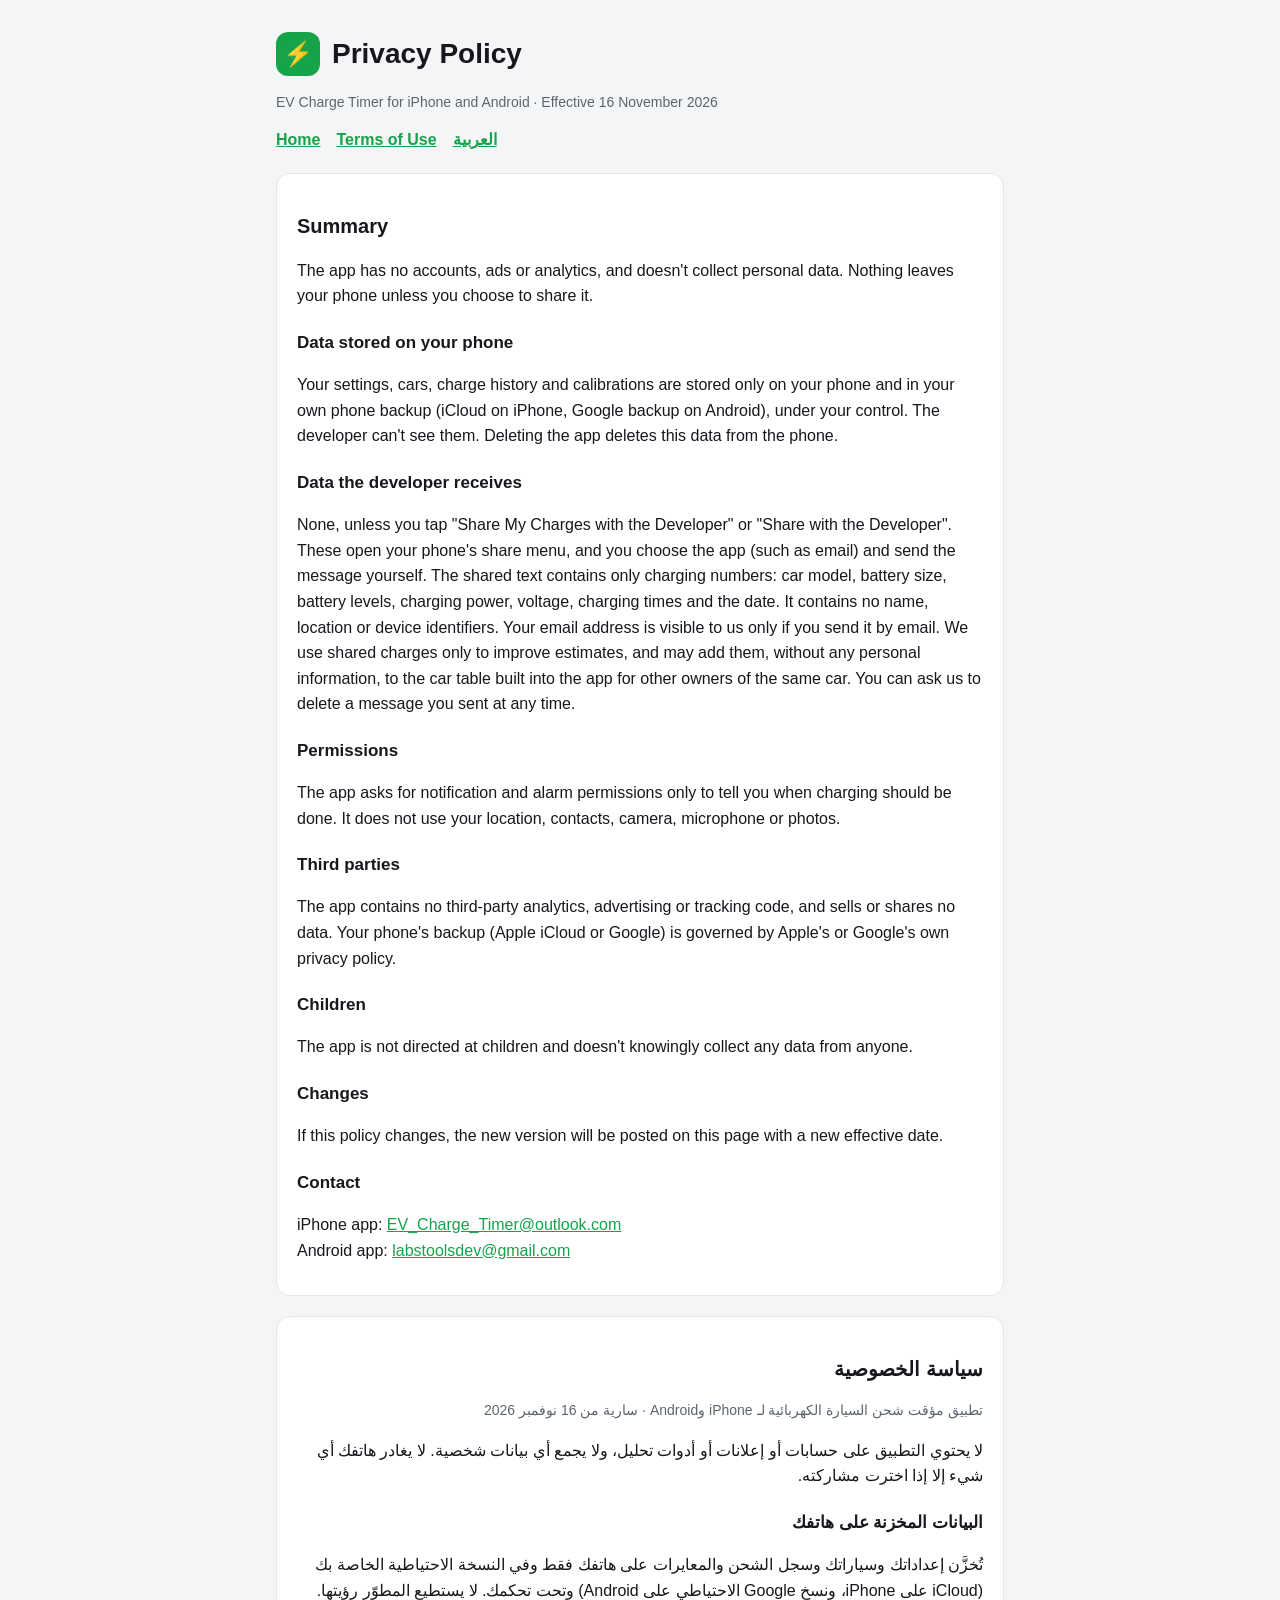
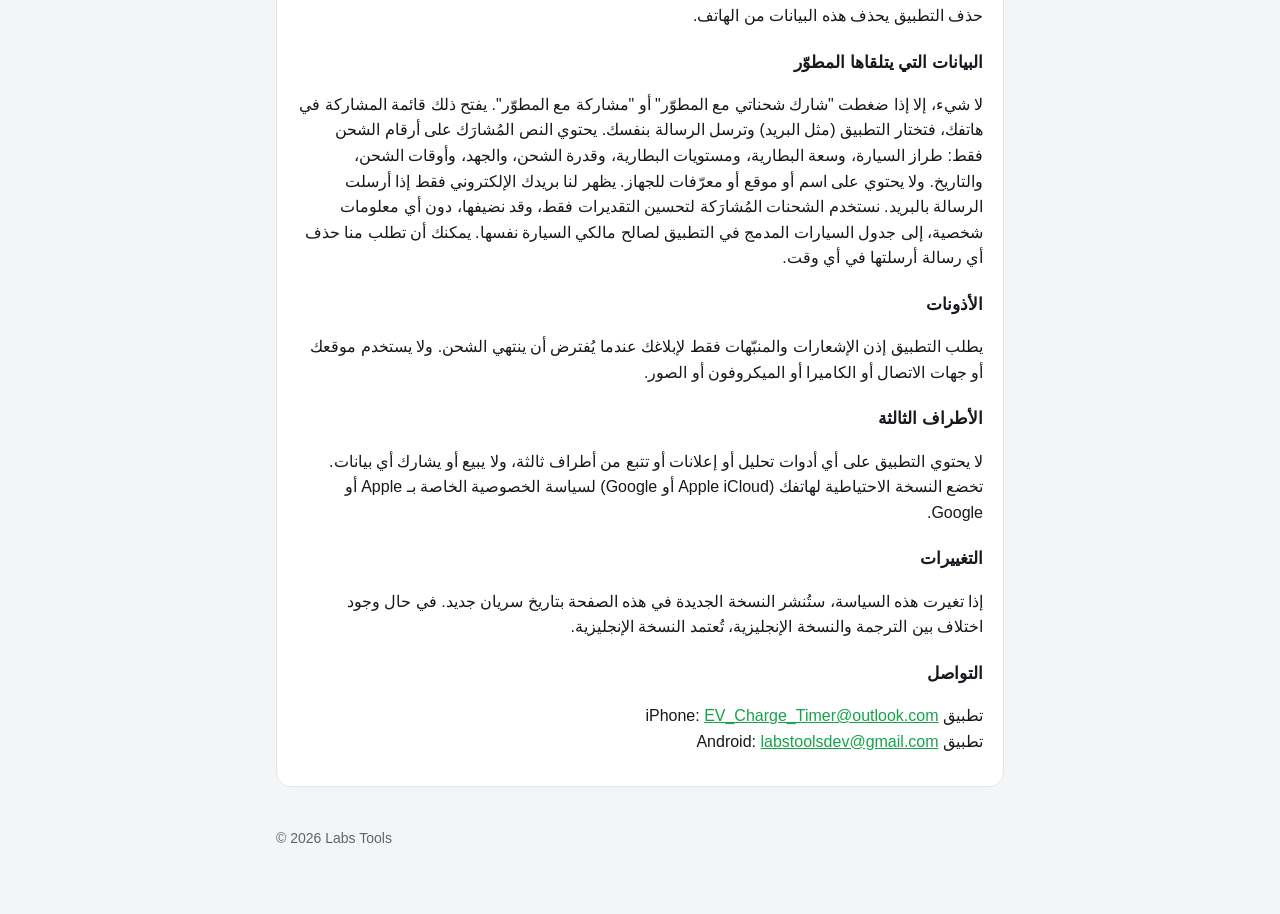
==== privacy.html @ 5810bea3 "Add files via upload" ====
<!doctype html>
<html lang="en">
<head>
  <meta charset="utf-8">
  <meta name="viewport" content="width=device-width, initial-scale=1">
  <title>Privacy Policy – EV Charge Timer</title>
  <link rel="stylesheet" href="style.css">
</head>
<body>
<main>
  <header><div class="logo">⚡</div><h1>Privacy Policy</h1></header>
  <p class="muted">EV Charge Timer for iPhone and Android · Effective 16 November 2026</p>
  <nav><a href="index.html">Home</a><a href="terms.html">Terms of Use</a><a href="#ar" lang="ar">العربية</a></nav>

  <div class="card">
    <h2>Summary</h2>
    <p>The app has no accounts, ads or analytics, and doesn't collect personal data. Nothing leaves your phone unless you choose to share it.</p>

    <h3>Data stored on your phone</h3>
    <p>Your settings, cars, charge history and calibrations are stored only on your phone and in your own phone backup (iCloud on iPhone, Google backup on Android), under your control. The developer can't see them. Deleting the app deletes this data from the phone.</p>

    <h3>Data the developer receives</h3>
    <p>None, unless you tap "Share My Charges with the Developer" or "Share with the Developer". These open your phone's share menu, and you choose the app (such as email) and send the message yourself. The shared text contains only charging numbers: car model, battery size, battery levels, charging power, voltage, charging times and the date. It contains no name, location or device identifiers. Your email address is visible to us only if you send it by email. We use shared charges only to improve estimates, and may add them, without any personal information, to the car table built into the app for other owners of the same car. You can ask us to delete a message you sent at any time.</p>

    <h3>Permissions</h3>
    <p>The app asks for notification and alarm permissions only to tell you when charging should be done. It does not use your location, contacts, camera, microphone or photos.</p>

    <h3>Third parties</h3>
    <p>The app contains no third-party analytics, advertising or tracking code, and sells or shares no data. Your phone's backup (Apple iCloud or Google) is governed by Apple's or Google's own privacy policy.</p>

    <h3>Children</h3>
    <p>The app is not directed at children and doesn't knowingly collect any data from anyone.</p>

    <h3>Changes</h3>
    <p>If this policy changes, the new version will be posted on this page with a new effective date.</p>

    <h3>Contact</h3>
    <p>iPhone app: <a href="mailto:EV_Charge_Timer@outlook.com">EV_Charge_Timer@outlook.com</a><br>
       Android app: <a href="mailto:labstoolsdev@gmail.com">labstoolsdev@gmail.com</a></p>
  </div>

  <div class="card" id="ar" dir="rtl" lang="ar">
    <h2>سياسة الخصوصية</h2>
    <p class="muted">تطبيق مؤقت شحن السيارة الكهربائية لـ iPhone وAndroid · سارية من 16 نوفمبر 2026</p>
    <p>لا يحتوي التطبيق على حسابات أو إعلانات أو أدوات تحليل، ولا يجمع أي بيانات شخصية. لا يغادر هاتفك أي شيء إلا إذا اخترت مشاركته.</p>

    <h3>البيانات المخزنة على هاتفك</h3>
    <p>تُخزَّن إعداداتك وسياراتك وسجل الشحن والمعايرات على هاتفك فقط وفي النسخة الاحتياطية الخاصة بك (iCloud على iPhone، ونسخ Google الاحتياطي على Android) وتحت تحكمك. لا يستطيع المطوّر رؤيتها. حذف التطبيق يحذف هذه البيانات من الهاتف.</p>

    <h3>البيانات التي يتلقاها المطوّر</h3>
    <p>لا شيء، إلا إذا ضغطت "شارك شحناتي مع المطوّر" أو "مشاركة مع المطوّر". يفتح ذلك قائمة المشاركة في هاتفك، فتختار التطبيق (مثل البريد) وترسل الرسالة بنفسك. يحتوي النص المُشارَك على أرقام الشحن فقط: طراز السيارة، وسعة البطارية، ومستويات البطارية، وقدرة الشحن، والجهد، وأوقات الشحن، والتاريخ. ولا يحتوي على اسم أو موقع أو معرّفات للجهاز. يظهر لنا بريدك الإلكتروني فقط إذا أرسلت الرسالة بالبريد. نستخدم الشحنات المُشارَكة لتحسين التقديرات فقط، وقد نضيفها، دون أي معلومات شخصية، إلى جدول السيارات المدمج في التطبيق لصالح مالكي السيارة نفسها. يمكنك أن تطلب منا حذف أي رسالة أرسلتها في أي وقت.</p>

    <h3>الأذونات</h3>
    <p>يطلب التطبيق إذن الإشعارات والمنبّهات فقط لإبلاغك عندما يُفترض أن ينتهي الشحن. ولا يستخدم موقعك أو جهات الاتصال أو الكاميرا أو الميكروفون أو الصور.</p>

    <h3>الأطراف الثالثة</h3>
    <p>لا يحتوي التطبيق على أي أدوات تحليل أو إعلانات أو تتبع من أطراف ثالثة، ولا يبيع أو يشارك أي بيانات. تخضع النسخة الاحتياطية لهاتفك (Apple iCloud أو Google) لسياسة الخصوصية الخاصة بـ Apple أو Google.</p>

    <h3>التغييرات</h3>
    <p>إذا تغيرت هذه السياسة، ستُنشر النسخة الجديدة في هذه الصفحة بتاريخ سريان جديد. في حال وجود اختلاف بين الترجمة والنسخة الإنجليزية، تُعتمد النسخة الإنجليزية.</p>

    <h3>التواصل</h3>
    <p>تطبيق iPhone: <a href="mailto:EV_Charge_Timer@outlook.com">EV_Charge_Timer@outlook.com</a><br>
       تطبيق Android: <a href="mailto:labstoolsdev@gmail.com">labstoolsdev@gmail.com</a></p>
  </div>

  <footer>© 2026 Labs Tools</footer>
</main>
</body>
</html>
---- style.css ----
:root {
  --bg: #f4f5f7;
  --card: #ffffff;
  --text: #16181d;
  --muted: #5d6470;
  --accent: #16a34a;
  --line: #e3e6ea;
}
@media (prefers-color-scheme: dark) {
  :root {
    --bg: #0f1113;
    --card: #1a1d21;
    --text: #eef0f2;
    --muted: #a3a9b3;
    --accent: #22c55e;
    --line: #2a2e34;
  }
}
* { box-sizing: border-box; }
body {
  margin: 0;
  background: var(--bg);
  color: var(--text);
  font: 16px/1.6 -apple-system, BlinkMacSystemFont, "Segoe UI", Roboto, "Noto Sans Arabic", sans-serif;
}
main { max-width: 760px; margin: 0 auto; padding: 32px 16px 64px; }
header { display: flex; align-items: center; gap: 12px; margin-bottom: 8px; }
header .logo {
  width: 44px; height: 44px; border-radius: 12px; background: var(--accent);
  display: grid; place-items: center; color: #fff; font-size: 24px; font-weight: 700;
}
h1 { font-size: 28px; margin: 0; }
h2 { font-size: 20px; margin: 32px 0 8px; }
h3 { font-size: 17px; margin: 20px 0 4px; }
p, li { color: var(--text); }
.muted { color: var(--muted); font-size: 14px; }
.card { background: var(--card); border: 1px solid var(--line); border-radius: 14px; padding: 4px 20px 16px; margin-top: 20px; }
a { color: var(--accent); }
nav { display: flex; flex-wrap: wrap; gap: 16px; margin: 12px 0 0; font-weight: 600; }
[dir="rtl"] { text-align: right; }
footer { margin-top: 40px; color: var(--muted); font-size: 14px; }
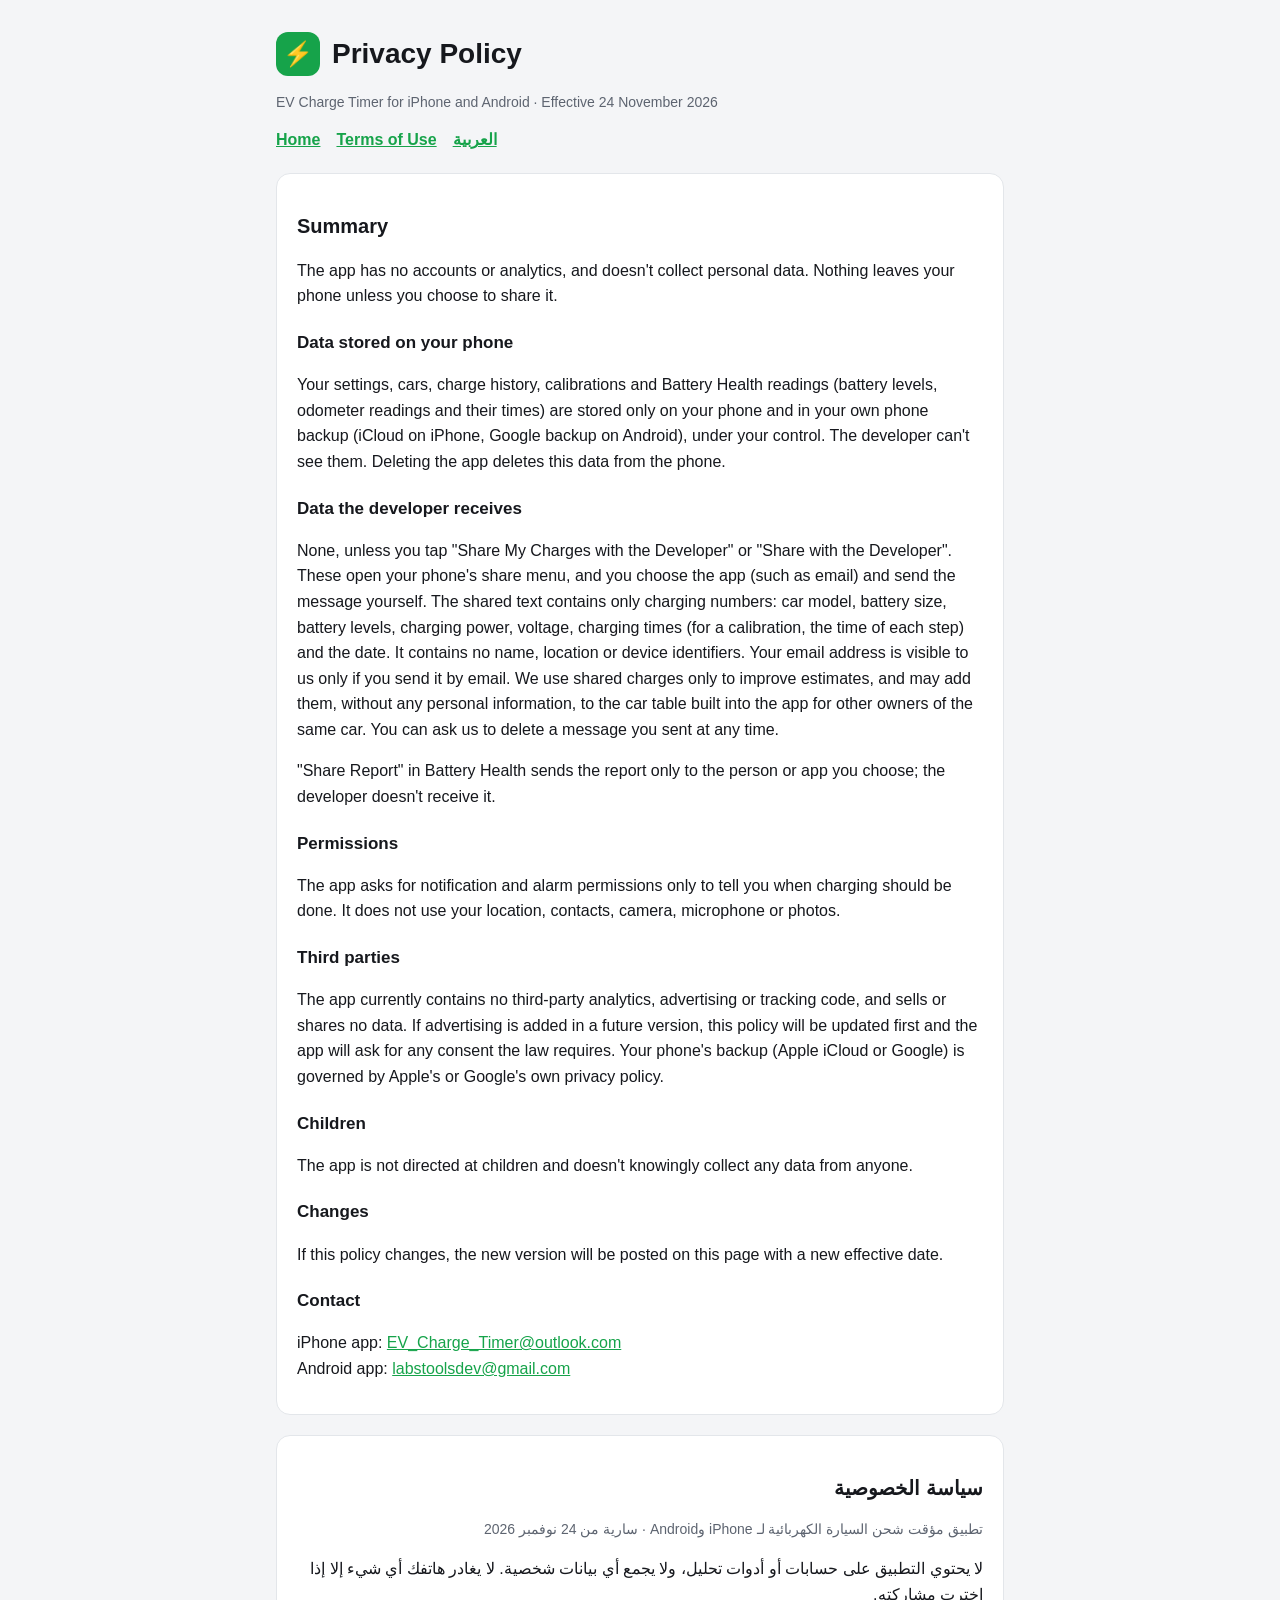
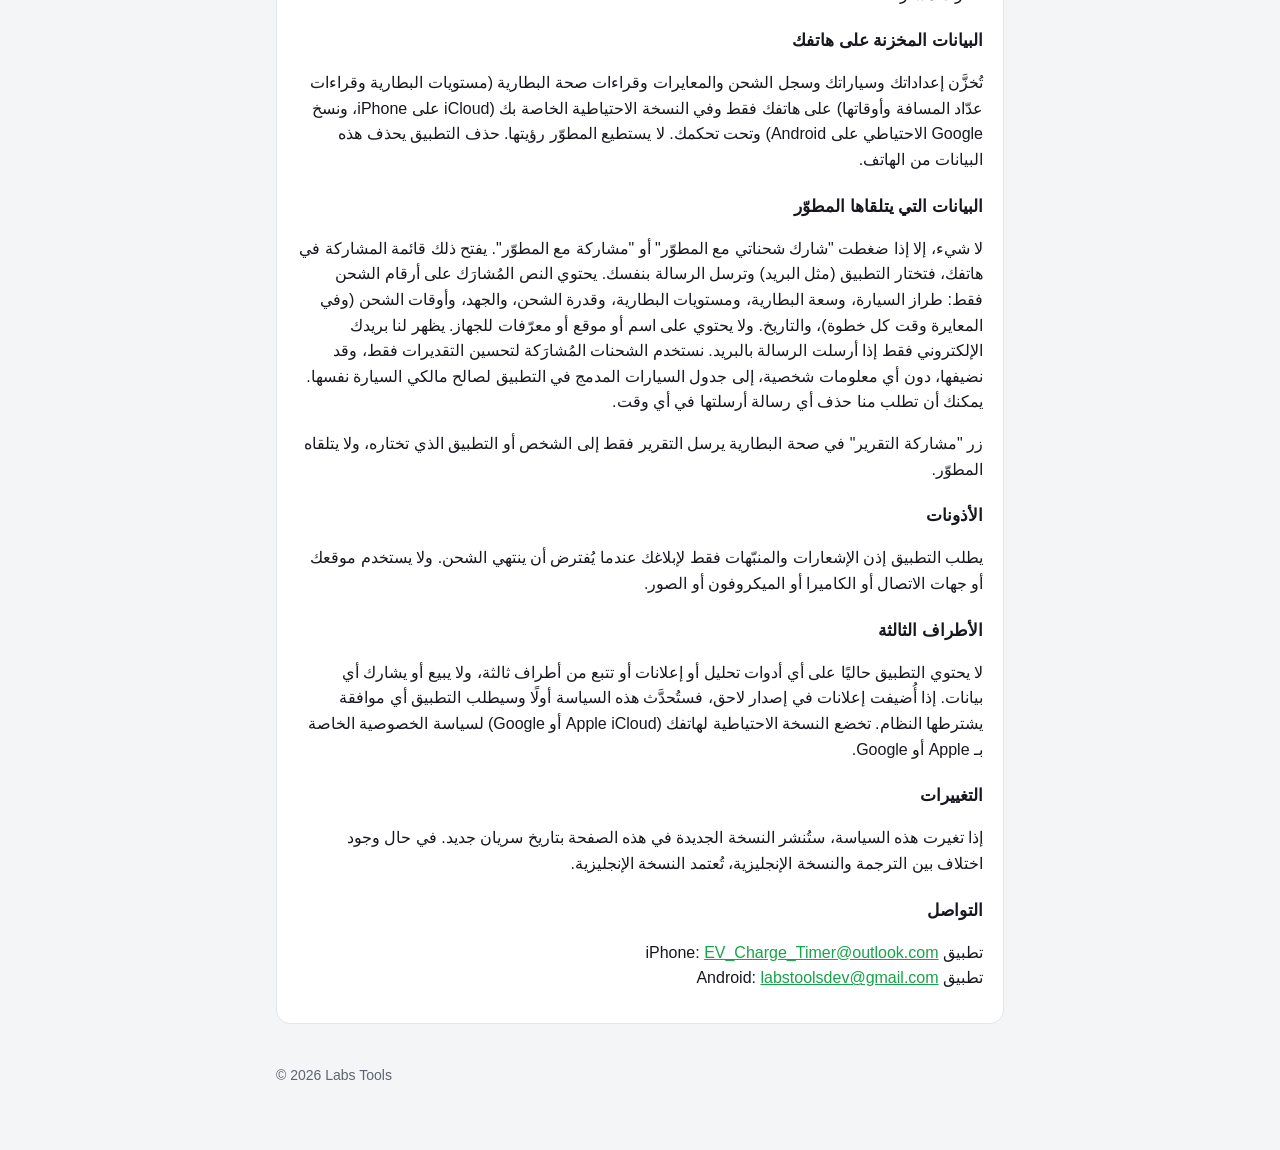
==== commit 68e25cb9: "Revise privacy policy effective date and details Updated effective date and clarified data handling " ====
--- a/privacy.html
+++ b/privacy.html
@@ -9,24 +9,25 @@
 <body>
 <main>
   <header><div class="logo">⚡</div><h1>Privacy Policy</h1></header>
-  <p class="muted">EV Charge Timer for iPhone and Android · Effective 16 November 2026</p>
+  <p class="muted">EV Charge Timer for iPhone and Android · Effective 24 November 2026</p>
   <nav><a href="index.html">Home</a><a href="terms.html">Terms of Use</a><a href="#ar" lang="ar">العربية</a></nav>
 
   <div class="card">
     <h2>Summary</h2>
-    <p>The app has no accounts, ads or analytics, and doesn't collect personal data. Nothing leaves your phone unless you choose to share it.</p>
+    <p>The app has no accounts or analytics, and doesn't collect personal data. Nothing leaves your phone unless you choose to share it.</p>
 
     <h3>Data stored on your phone</h3>
-    <p>Your settings, cars, charge history and calibrations are stored only on your phone and in your own phone backup (iCloud on iPhone, Google backup on Android), under your control. The developer can't see them. Deleting the app deletes this data from the phone.</p>
+    <p>Your settings, cars, charge history, calibrations and Battery Health readings (battery levels, odometer readings and their times) are stored only on your phone and in your own phone backup (iCloud on iPhone, Google backup on Android), under your control. The developer can't see them. Deleting the app deletes this data from the phone.</p>
 
     <h3>Data the developer receives</h3>
-    <p>None, unless you tap "Share My Charges with the Developer" or "Share with the Developer". These open your phone's share menu, and you choose the app (such as email) and send the message yourself. The shared text contains only charging numbers: car model, battery size, battery levels, charging power, voltage, charging times and the date. It contains no name, location or device identifiers. Your email address is visible to us only if you send it by email. We use shared charges only to improve estimates, and may add them, without any personal information, to the car table built into the app for other owners of the same car. You can ask us to delete a message you sent at any time.</p>
+    <p>None, unless you tap "Share My Charges with the Developer" or "Share with the Developer". These open your phone's share menu, and you choose the app (such as email) and send the message yourself. The shared text contains only charging numbers: car model, battery size, battery levels, charging power, voltage, charging times (for a calibration, the time of each step) and the date. It contains no name, location or device identifiers. Your email address is visible to us only if you send it by email. We use shared charges only to improve estimates, and may add them, without any personal information, to the car table built into the app for other owners of the same car. You can ask us to delete a message you sent at any time.</p>
+    <p>"Share Report" in Battery Health sends the report only to the person or app you choose; the developer doesn't receive it.</p>
 
     <h3>Permissions</h3>
     <p>The app asks for notification and alarm permissions only to tell you when charging should be done. It does not use your location, contacts, camera, microphone or photos.</p>
 
     <h3>Third parties</h3>
-    <p>The app contains no third-party analytics, advertising or tracking code, and sells or shares no data. Your phone's backup (Apple iCloud or Google) is governed by Apple's or Google's own privacy policy.</p>
+    <p>The app currently contains no third-party analytics, advertising or tracking code, and sells or shares no data. If advertising is added in a future version, this policy will be updated first and the app will ask for any consent the law requires. Your phone's backup (Apple iCloud or Google) is governed by Apple's or Google's own privacy policy.</p>
 
     <h3>Children</h3>
     <p>The app is not directed at children and doesn't knowingly collect any data from anyone.</p>
@@ -41,20 +42,21 @@
 
   <div class="card" id="ar" dir="rtl" lang="ar">
     <h2>سياسة الخصوصية</h2>
-    <p class="muted">تطبيق مؤقت شحن السيارة الكهربائية لـ iPhone وAndroid · سارية من 16 نوفمبر 2026</p>
-    <p>لا يحتوي التطبيق على حسابات أو إعلانات أو أدوات تحليل، ولا يجمع أي بيانات شخصية. لا يغادر هاتفك أي شيء إلا إذا اخترت مشاركته.</p>
+    <p class="muted">تطبيق مؤقت شحن السيارة الكهربائية لـ iPhone وAndroid · سارية من 24 نوفمبر 2026</p>
+    <p>لا يحتوي التطبيق على حسابات أو أدوات تحليل، ولا يجمع أي بيانات شخصية. لا يغادر هاتفك أي شيء إلا إذا اخترت مشاركته.</p>
 
     <h3>البيانات المخزنة على هاتفك</h3>
-    <p>تُخزَّن إعداداتك وسياراتك وسجل الشحن والمعايرات على هاتفك فقط وفي النسخة الاحتياطية الخاصة بك (iCloud على iPhone، ونسخ Google الاحتياطي على Android) وتحت تحكمك. لا يستطيع المطوّر رؤيتها. حذف التطبيق يحذف هذه البيانات من الهاتف.</p>
+    <p>تُخزَّن إعداداتك وسياراتك وسجل الشحن والمعايرات وقراءات صحة البطارية (مستويات البطارية وقراءات عدّاد المسافة وأوقاتها) على هاتفك فقط وفي النسخة الاحتياطية الخاصة بك (iCloud على iPhone، ونسخ Google الاحتياطي على Android) وتحت تحكمك. لا يستطيع المطوّر رؤيتها. حذف التطبيق يحذف هذه البيانات من الهاتف.</p>
 
     <h3>البيانات التي يتلقاها المطوّر</h3>
-    <p>لا شيء، إلا إذا ضغطت "شارك شحناتي مع المطوّر" أو "مشاركة مع المطوّر". يفتح ذلك قائمة المشاركة في هاتفك، فتختار التطبيق (مثل البريد) وترسل الرسالة بنفسك. يحتوي النص المُشارَك على أرقام الشحن فقط: طراز السيارة، وسعة البطارية، ومستويات البطارية، وقدرة الشحن، والجهد، وأوقات الشحن، والتاريخ. ولا يحتوي على اسم أو موقع أو معرّفات للجهاز. يظهر لنا بريدك الإلكتروني فقط إذا أرسلت الرسالة بالبريد. نستخدم الشحنات المُشارَكة لتحسين التقديرات فقط، وقد نضيفها، دون أي معلومات شخصية، إلى جدول السيارات المدمج في التطبيق لصالح مالكي السيارة نفسها. يمكنك أن تطلب منا حذف أي رسالة أرسلتها في أي وقت.</p>
+    <p>لا شيء، إلا إذا ضغطت "شارك شحناتي مع المطوّر" أو "مشاركة مع المطوّر". يفتح ذلك قائمة المشاركة في هاتفك، فتختار التطبيق (مثل البريد) وترسل الرسالة بنفسك. يحتوي النص المُشارَك على أرقام الشحن فقط: طراز السيارة، وسعة البطارية، ومستويات البطارية، وقدرة الشحن، والجهد، وأوقات الشحن (وفي المعايرة وقت كل خطوة)، والتاريخ. ولا يحتوي على اسم أو موقع أو معرّفات للجهاز. يظهر لنا بريدك الإلكتروني فقط إذا أرسلت الرسالة بالبريد. نستخدم الشحنات المُشارَكة لتحسين التقديرات فقط، وقد نضيفها، دون أي معلومات شخصية، إلى جدول السيارات المدمج في التطبيق لصالح مالكي السيارة نفسها. يمكنك أن تطلب منا حذف أي رسالة أرسلتها في أي وقت.</p>
+    <p>زر "مشاركة التقرير" في صحة البطارية يرسل التقرير فقط إلى الشخص أو التطبيق الذي تختاره، ولا يتلقاه المطوّر.</p>
 
     <h3>الأذونات</h3>
     <p>يطلب التطبيق إذن الإشعارات والمنبّهات فقط لإبلاغك عندما يُفترض أن ينتهي الشحن. ولا يستخدم موقعك أو جهات الاتصال أو الكاميرا أو الميكروفون أو الصور.</p>
 
     <h3>الأطراف الثالثة</h3>
-    <p>لا يحتوي التطبيق على أي أدوات تحليل أو إعلانات أو تتبع من أطراف ثالثة، ولا يبيع أو يشارك أي بيانات. تخضع النسخة الاحتياطية لهاتفك (Apple iCloud أو Google) لسياسة الخصوصية الخاصة بـ Apple أو Google.</p>
+    <p>لا يحتوي التطبيق حاليًا على أي أدوات تحليل أو إعلانات أو تتبع من أطراف ثالثة، ولا يبيع أو يشارك أي بيانات. إذا أُضيفت إعلانات في إصدار لاحق، فستُحدَّث هذه السياسة أولًا وسيطلب التطبيق أي موافقة يشترطها النظام. تخضع النسخة الاحتياطية لهاتفك (Apple iCloud أو Google) لسياسة الخصوصية الخاصة بـ Apple أو Google.</p>
 
     <h3>التغييرات</h3>
     <p>إذا تغيرت هذه السياسة، ستُنشر النسخة الجديدة في هذه الصفحة بتاريخ سريان جديد. في حال وجود اختلاف بين الترجمة والنسخة الإنجليزية، تُعتمد النسخة الإنجليزية.</p>
